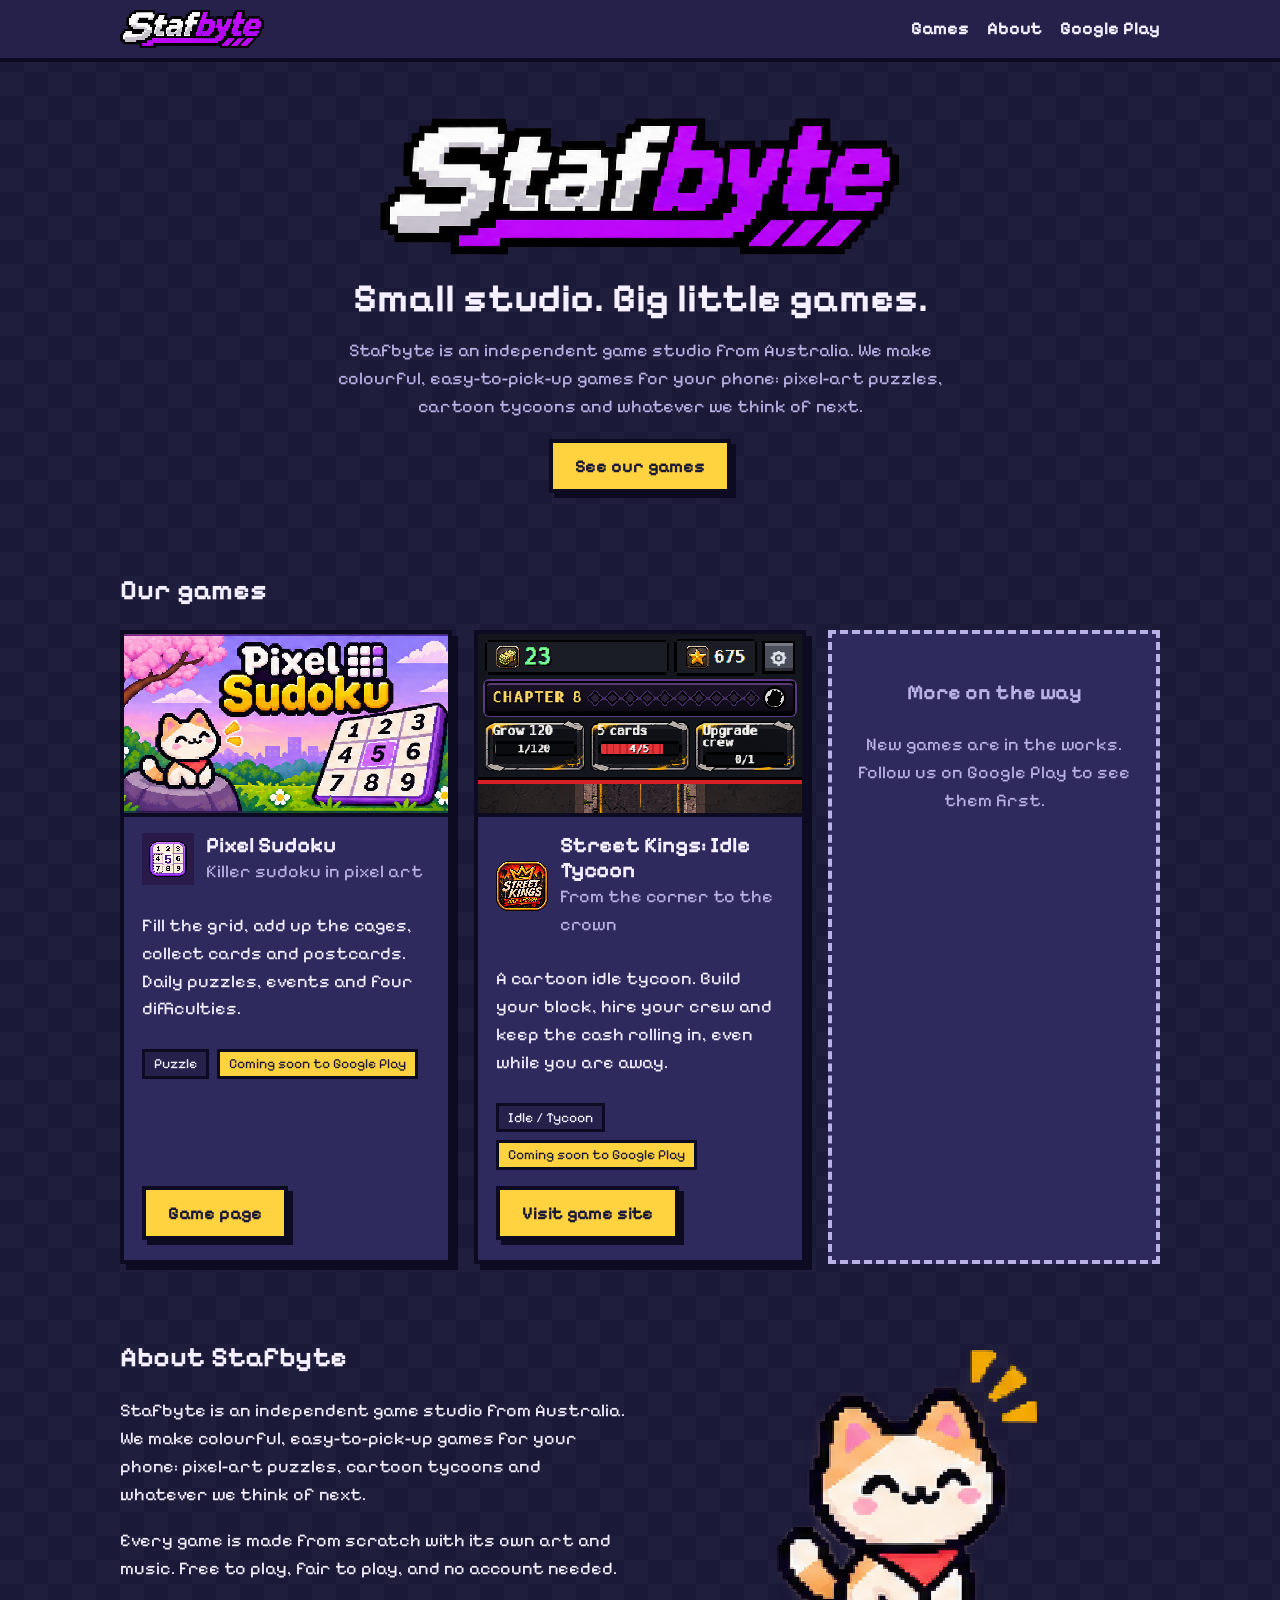
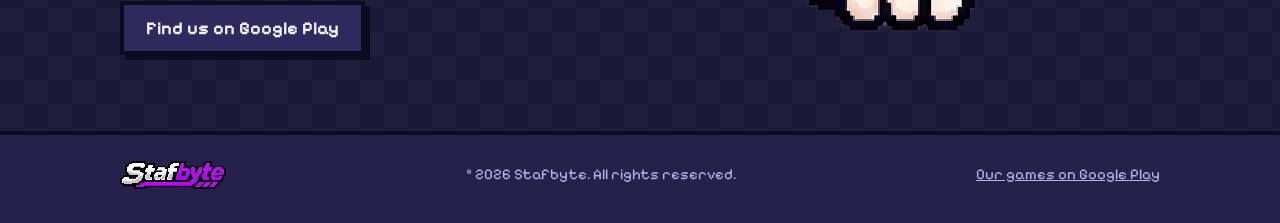
==== index.html @ a33275bd "Stafbyte site" ====
<!doctype html>
<html lang="en-AU">
<head>
<meta charset="utf-8">
<meta name="viewport" content="width=device-width, initial-scale=1">
<title>Stafbyte | Mobile games</title>
<meta name="description" content="Stafbyte is an independent game studio from Australia. We make colourful, easy-to-pick-up games for your phone: pixel-art puzzles, cartoon tycoons and whatever we think of next.">
<meta property="og:title" content="Stafbyte | Mobile games">
<meta property="og:description" content="Stafbyte is an independent game studio from Australia. We make colourful, easy-to-pick-up games for your phone: pixel-art puzzles, cartoon tycoons and whatever we think of next.">
<meta property="og:image" content="img/logo.png">
<meta name="theme-color" content="#1b1938">
<link rel="icon" href="img/favicon.png">
<link rel="stylesheet" href="style.css">
</head>
<body>
<header class="site"><div class="wrap">
  <a class="brand" href="index.html"><img src="img/logo.png" alt="Stafbyte"></a>
  <nav><a href="index.html#games">Games</a><a href="index.html#about">About</a><a href="https://play.google.com/store/apps/developer?id=Stafbyte" rel="noopener">Google Play</a></nav>
</div></header>
<main>
<div class="hero"><div class="wrap">
  <img class="logo" src="img/logo.png" alt="Stafbyte">
  <h1>Small studio. Big little games.</h1>
  <p>Stafbyte is an independent game studio from Australia. We make colourful, easy-to-pick-up games for your phone: pixel-art puzzles, cartoon tycoons and whatever we think of next.</p>
  <a class="btn" href="#games">See our games</a>
</div></div>
<section id="games"><div class="wrap">
  <h2>Our games</h2>
  <div class="grid">
<article class="game">
  <div class="art"><img src="img/pixel-sudoku-scene.png" alt="Pixel Sudoku"></div>
  <div class="body">
    <div class="title"><img src="img/pixel-sudoku-icon.png" alt=""><div><h3>Pixel Sudoku</h3><p class="tag">Killer sudoku in pixel art</p></div></div>
    <p>Fill the grid, add up the cages, collect cards and postcards. Daily puzzles, events and four difficulties.</p>
    <div class="meta"><span class="pill">Puzzle</span><span class="pill soon">Coming soon to Google Play</span></div>
    <div class="go"><a class="btn" href="pixel-sudoku/index.html">Game page</a></div>
  </div>
</article>
<article class="game">
  <div class="art"><img src="img/street-kings-shot.png" alt="Street Kings: Idle Tycoon"></div>
  <div class="body">
    <div class="title"><img src="img/street-kings-icon.png" alt=""><div><h3>Street Kings: Idle Tycoon</h3><p class="tag">From the corner to the crown</p></div></div>
    <p>A cartoon idle tycoon. Build your block, hire your crew and keep the cash rolling in, even while you are away.</p>
    <div class="meta"><span class="pill">Idle / Tycoon</span><span class="pill soon">Coming soon to Google Play</span></div>
    <div class="go"><a class="btn" href="https://streetkingsidle.github.io/" target="_blank" rel="noopener">Visit game site</a></div>
  </div>
</article>
    <div class="soonbox"><h3>More on the way</h3><p>New games are in the works. Follow us on Google Play to see them first.</p></div>
  </div>
</div></section>
<section id="about"><div class="wrap two">
  <div><h2>About Stafbyte</h2><p>Stafbyte is an independent game studio from Australia. We make colourful, easy-to-pick-up games for your phone: pixel-art puzzles, cartoon tycoons and whatever we think of next.</p><p>Every game is made from scratch with its own art and music. Free to play, fair to play, and no account needed.</p>
  <a class="btn alt" href="https://play.google.com/store/apps/developer?id=Stafbyte" rel="noopener">Find us on Google Play</a></div>
  <div style="text-align:center"><img src="img/mascot.png" alt="" style="width:min(260px,70%)"></div>
</div></section>
</main>
<footer class="site"><div class="wrap">
  <img src="img/logo.png" alt="Stafbyte">
  <div>&copy; 2026 Stafbyte. All rights reserved.</div>
  <div><a href="https://play.google.com/store/apps/developer?id=Stafbyte" rel="noopener">Our games on Google Play</a></div>
</div></footer>
</body>
</html>
---- style.css ----
@font-face { font-family: 'Pixelify Sans'; font-weight: 400; src: url(fonts/pixelify-sans-latin-400-normal.woff2) format('woff2'); font-display: swap; }
@font-face { font-family: 'Pixelify Sans'; font-weight: 700; src: url(fonts/pixelify-sans-latin-700-normal.woff2) format('woff2'); font-display: swap; }

:root {
  --bg: #1b1938; --bg2: #25214b; --card: #2f2a5e; --ink: #f4f0ff; --soft: #b9b2e6; --line: #0d0b22;
  --accent: #ffd23f; --accent2: #8a5cf6; --link: #9fe7ff;
  --font: 'Pixelify Sans', ui-monospace, 'Courier New', monospace;
}
* { box-sizing: border-box; }
html { scroll-behavior: smooth; }
body { margin: 0; background: var(--bg); color: var(--ink); font: 18px/1.55 var(--font);
  background-image: linear-gradient(45deg, rgba(255,255,255,.025) 25%, transparent 25%, transparent 75%, rgba(255,255,255,.025) 75%), linear-gradient(45deg, rgba(255,255,255,.025) 25%, transparent 25%, transparent 75%, rgba(255,255,255,.025) 75%);
  background-size: 48px 48px; background-position: 0 0, 24px 24px; }
img { image-rendering: pixelated; max-width: 100%; height: auto; }
a { color: var(--link); }
.wrap { width: min(1040px, 100% - 32px); margin: 0 auto; }

header.site { position: sticky; top: 0; z-index: 10; background: var(--bg2); border-bottom: 4px solid var(--line); }
header.site .wrap { display: flex; align-items: center; justify-content: space-between; gap: 16px; padding: 10px 0; }
header.site .brand img { height: 38px; width: auto; display: block; }
header.site nav { display: flex; gap: 18px; flex-wrap: wrap; }
header.site nav a { color: var(--ink); text-decoration: none; font-weight: 700; }
header.site nav a:hover { color: var(--accent); }

.hero { padding: 56px 0 40px; text-align: center; }
.hero .logo { width: min(520px, 86%); margin: 0 auto 8px; display: block; }
.hero h1 { font-size: clamp(26px, 5vw, 40px); margin: 12px 0 8px; }
.hero p { max-width: 640px; margin: 0 auto 18px; color: var(--soft); }

.btn { display: inline-block; padding: 12px 22px; font: 700 18px var(--font); color: #1b1938; background: var(--accent); border: 4px solid var(--line); box-shadow: 5px 5px 0 var(--line); text-decoration: none; cursor: pointer; }
.btn:hover { transform: translate(-1px, -1px); box-shadow: 6px 6px 0 var(--line); }
.btn:active { transform: translate(4px, 4px); box-shadow: 1px 1px 0 var(--line); }
.btn.alt { background: var(--card); color: var(--ink); }
.btn[aria-disabled=true] { opacity: .6; pointer-events: none; }

section { padding: 36px 0; }
h2 { font-size: 28px; margin: 0 0 18px; }
.grid { display: grid; gap: 22px; grid-template-columns: repeat(auto-fill, minmax(300px, 1fr)); }
.game { background: var(--card); border: 4px solid var(--line); box-shadow: 6px 6px 0 var(--line); display: flex; flex-direction: column; overflow: hidden; }
.game .art { background: var(--bg2); aspect-ratio: 16/9; display: grid; place-items: center; overflow: hidden; border-bottom: 4px solid var(--line); }
.game .art img { height: 100%; width: 100%; object-fit: cover; }
.game .body { padding: 16px 18px 20px; display: flex; flex-direction: column; gap: 8px; flex: 1; }
.game .title { display: flex; gap: 12px; align-items: center; }
.game .title img { width: 52px; height: 52px; object-fit: contain; flex: none; }
.game h3 { margin: 0; font-size: 22px; line-height: 1.15; }
.game .tag { color: var(--soft); margin: 0; }
.game .meta { display: flex; gap: 8px; flex-wrap: wrap; font-size: 14px; }
.pill { background: var(--bg2); border: 3px solid var(--line); padding: 1px 9px; }
.pill.soon { background: var(--accent); color: #1b1938; }
.game .go { margin-top: auto; padding-top: 8px; }
.soonbox { background: var(--card); border: 4px dashed var(--soft); padding: 22px; text-align: center; color: var(--soft); }

.two { display: grid; gap: 28px; grid-template-columns: 1fr 1fr; align-items: center; }
@media (max-width: 760px) { .two { grid-template-columns: 1fr; } header.site .wrap { flex-direction: column; } }
.feat { display: grid; gap: 16px; grid-template-columns: repeat(auto-fill, minmax(260px, 1fr)); }
.feat div { background: var(--card); border: 4px solid var(--line); box-shadow: 4px 4px 0 var(--line); padding: 14px 16px; }
.feat h3 { margin: 0 0 4px; font-size: 19px; color: var(--accent); }
.feat p { margin: 0; color: var(--soft); font-size: 16px; }
.shots { display: flex; gap: 14px; justify-content: center; flex-wrap: wrap; }
.shots img { width: 150px; border: 4px solid var(--line); box-shadow: 4px 4px 0 var(--line); background: var(--bg2); }
.page-hero { padding: 40px 0 10px; display: flex; gap: 22px; align-items: center; flex-wrap: wrap; }
.page-hero img.icon { width: 110px; height: 110px; object-fit: contain; border: 4px solid var(--line); background: var(--bg2); box-shadow: 5px 5px 0 var(--line); }
.page-hero h1 { margin: 0; font-size: clamp(26px, 5vw, 38px); }
.page-hero p { margin: 4px 0 0; color: var(--soft); }
.heroimg { width: 100%; border: 4px solid var(--line); box-shadow: 6px 6px 0 var(--line); }

.doc { max-width: 760px; padding: 30px 0 60px; }
.doc h1 { font-size: 32px; }
.doc h2 { font-size: 21px; margin: 28px 0 6px; color: var(--accent); }
.doc p, .doc li { color: var(--ink); font-size: 17px; }
.doc a { word-break: break-word; }
.crumbs { padding-top: 22px; font-size: 15px; color: var(--soft); }
.crumbs a { color: var(--soft); }

footer.site { margin-top: 40px; background: var(--bg2); border-top: 4px solid var(--line); padding: 26px 0 34px; color: var(--soft); font-size: 15px; }
footer.site .wrap { display: flex; gap: 20px; justify-content: space-between; flex-wrap: wrap; align-items: center; }
footer.site a { color: var(--soft); }
footer.site img { height: 28px; width: auto; display: block; }
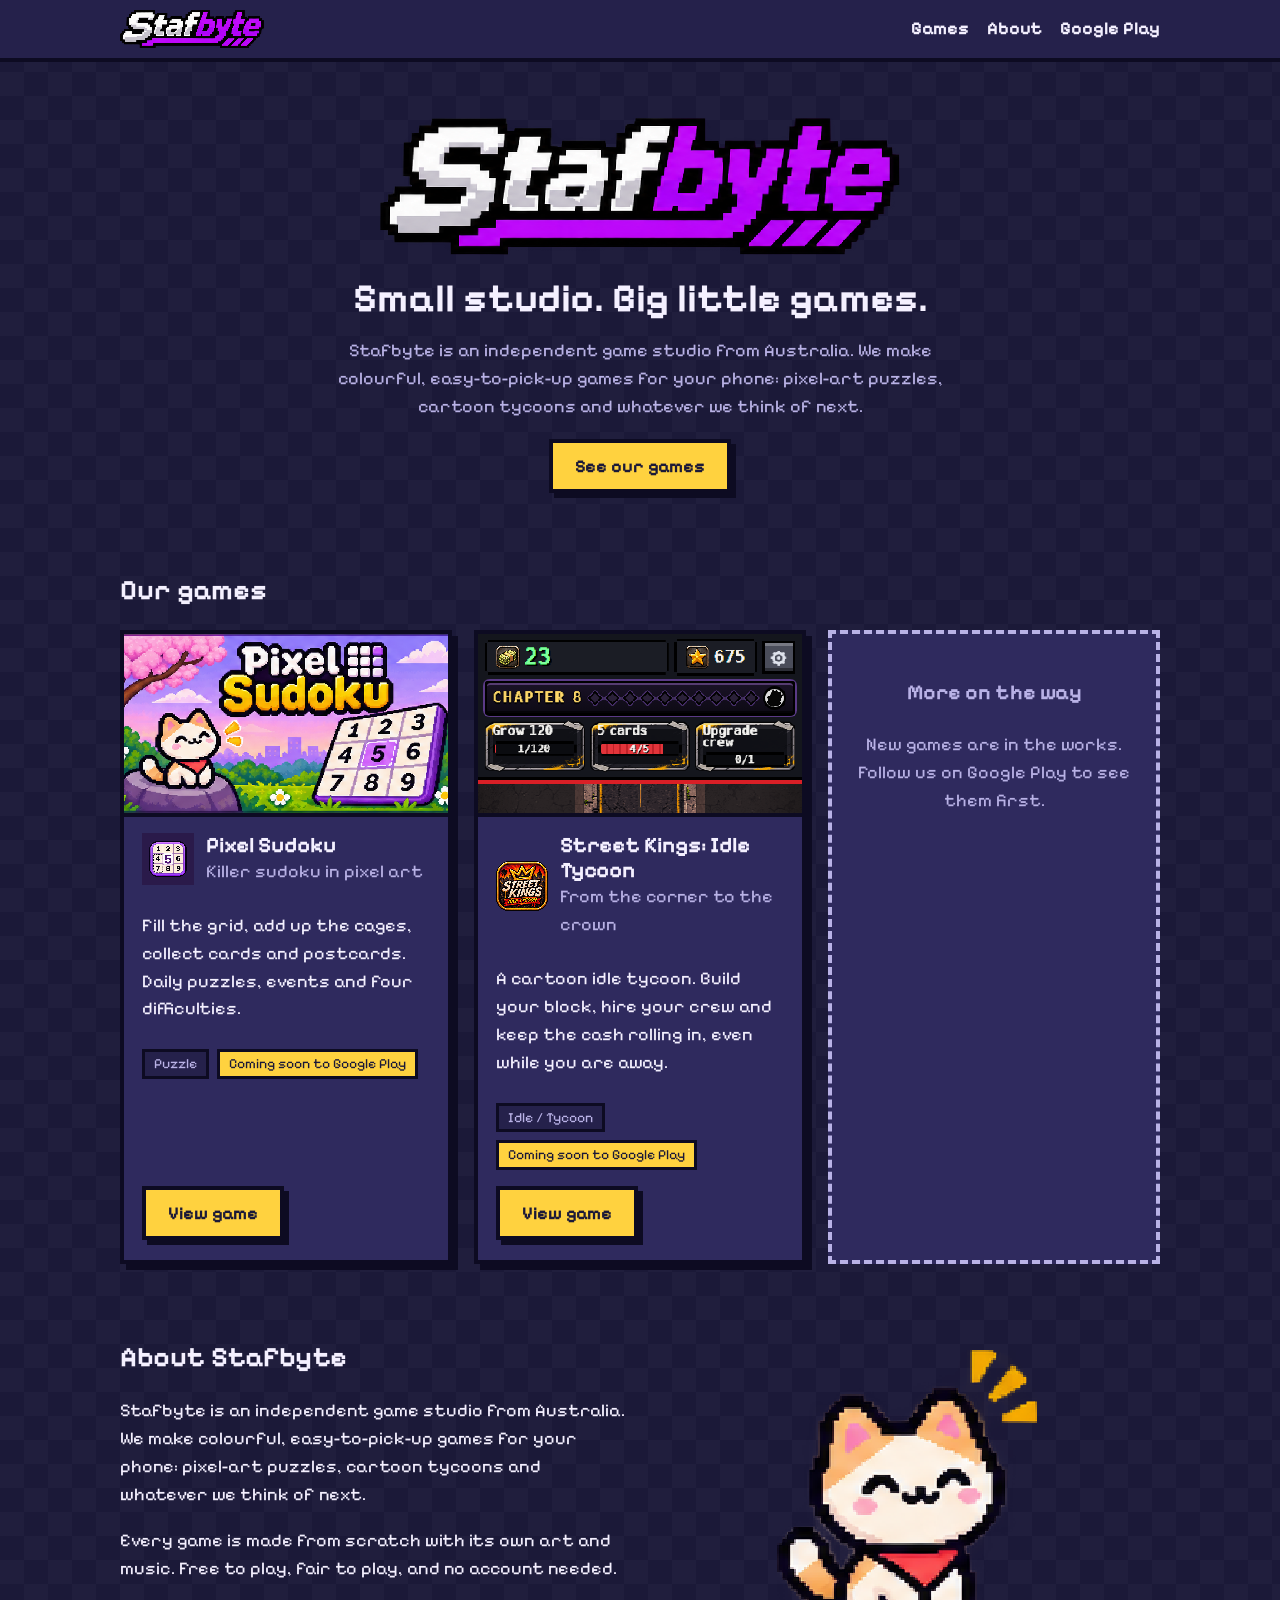
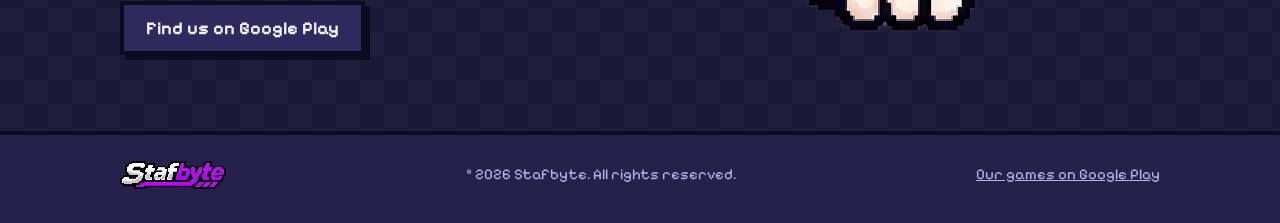
==== commit 1d93eaba: "Game pages at /pixelsudoku and /streetkingsidle, Street Kings privacy/support/testers pages, support" ====
--- a/index.html
+++ b/index.html
@@ -33,7 +33,7 @@
     <div class="title"><img src="img/pixel-sudoku-icon.png" alt=""><div><h3>Pixel Sudoku</h3><p class="tag">Killer sudoku in pixel art</p></div></div>
     <p>Fill the grid, add up the cages, collect cards and postcards. Daily puzzles, events and four difficulties.</p>
     <div class="meta"><span class="pill">Puzzle</span><span class="pill soon">Coming soon to Google Play</span></div>
-    <div class="go"><a class="btn" href="pixel-sudoku/index.html">Game page</a></div>
+    <div class="go"><a class="btn" href="pixelsudoku/index.html">View game</a></div>
   </div>
 </article>
 <article class="game">
@@ -42,7 +42,7 @@
     <div class="title"><img src="img/street-kings-icon.png" alt=""><div><h3>Street Kings: Idle Tycoon</h3><p class="tag">From the corner to the crown</p></div></div>
     <p>A cartoon idle tycoon. Build your block, hire your crew and keep the cash rolling in, even while you are away.</p>
     <div class="meta"><span class="pill">Idle / Tycoon</span><span class="pill soon">Coming soon to Google Play</span></div>
-    <div class="go"><a class="btn" href="https://streetkingsidle.github.io/" target="_blank" rel="noopener">Visit game site</a></div>
+    <div class="go"><a class="btn" href="streetkingsidle/index.html">View game</a></div>
   </div>
 </article>
     <div class="soonbox"><h3>More on the way</h3><p>New games are in the works. Follow us on Google Play to see them first.</p></div>
--- a/style.css
+++ b/style.css
@@ -76,3 +76,16 @@
 footer.site .wrap { display: flex; gap: 20px; justify-content: space-between; flex-wrap: wrap; align-items: center; }
 footer.site a { color: var(--soft); }
 footer.site img { height: 28px; width: auto; display: block; }
+
+/* Street Kings pages (kept as plain HTML) */
+.meta { color: var(--soft); font-size: 15px; }
+.doc ol.steps { padding-left: 22px; } .doc ol.steps li { margin: 10px 0; }
+.cta { display: flex; gap: 12px; flex-wrap: wrap; margin: 20px 0; }
+.btn.ghost { background: var(--card); color: var(--ink); }
+.badge { color: var(--soft); font-size: 15px; }
+details { background: var(--card); border: 3px solid var(--line); margin: 10px 0; padding: 8px 14px; }
+summary { cursor: pointer; font-weight: 700; }
+details p { margin: 8px 0 4px; color: var(--soft); }
+.shots.banners img { width: 220px; }
+.heroimg { width: auto; max-width: 100%; max-height: 440px; display: block; margin: 0 auto; object-fit: contain; }
+.two > div:last-child { text-align: center; }
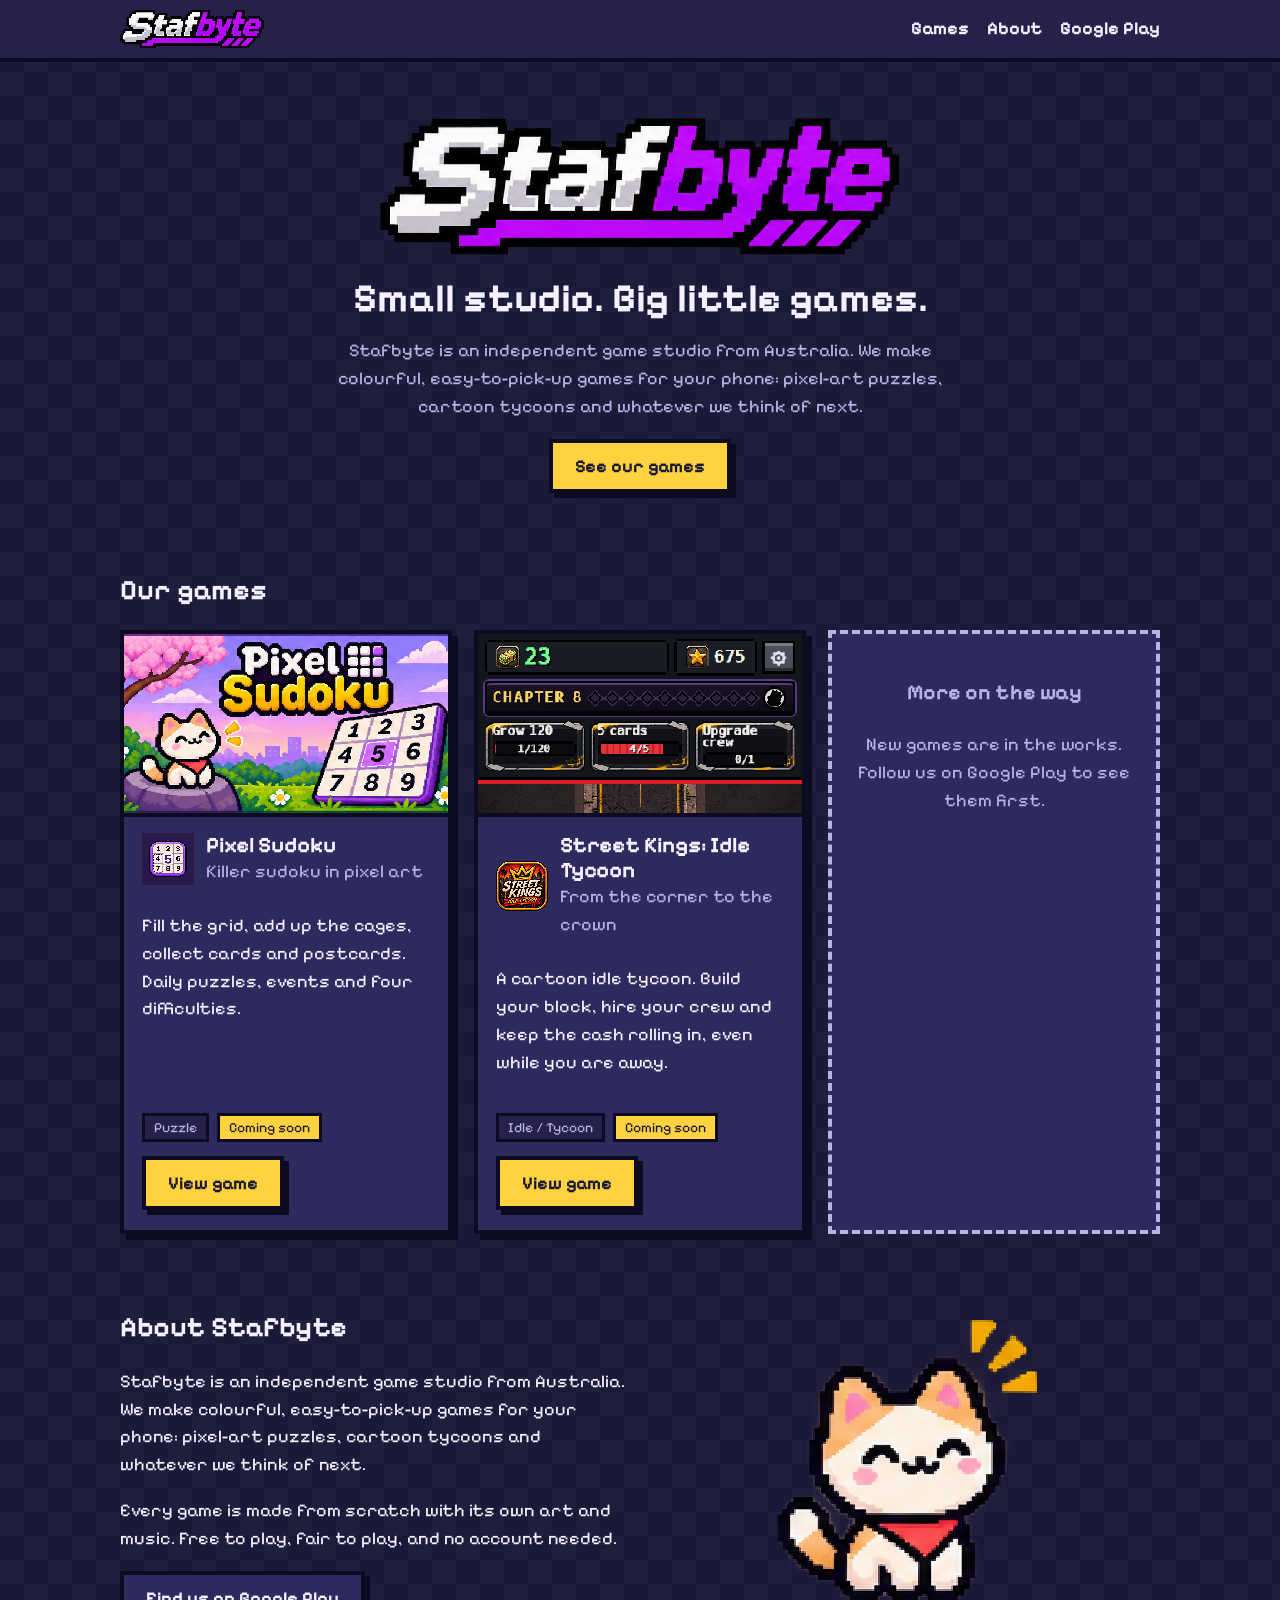
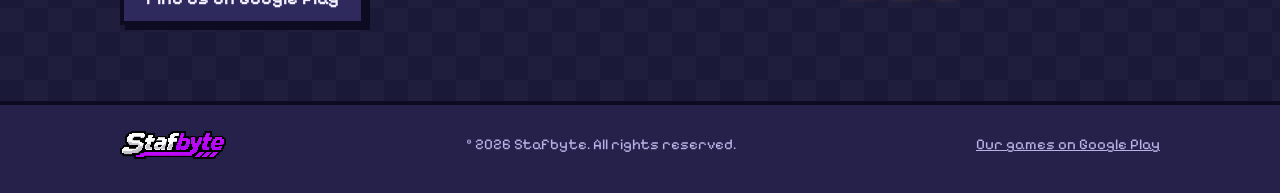
==== commit e3996735: "Align card tags and buttons to the bottom Co-Authored-By: Claude Sonnet 5.5 <noreply@anthropic.com>" ====
--- a/index.html
+++ b/index.html
@@ -32,8 +32,10 @@
   <div class="body">
     <div class="title"><img src="img/pixel-sudoku-icon.png" alt=""><div><h3>Pixel Sudoku</h3><p class="tag">Killer sudoku in pixel art</p></div></div>
     <p>Fill the grid, add up the cages, collect cards and postcards. Daily puzzles, events and four difficulties.</p>
-    <div class="meta"><span class="pill">Puzzle</span><span class="pill soon">Coming soon to Google Play</span></div>
-    <div class="go"><a class="btn" href="pixelsudoku/index.html">View game</a></div>
+    <div class="foot">
+      <div class="meta"><span class="pill">Puzzle</span><span class="pill soon">Coming soon</span></div>
+      <div class="go"><a class="btn" href="pixelsudoku/index.html">View game</a></div>
+    </div>
   </div>
 </article>
 <article class="game">
@@ -41,8 +43,10 @@
   <div class="body">
     <div class="title"><img src="img/street-kings-icon.png" alt=""><div><h3>Street Kings: Idle Tycoon</h3><p class="tag">From the corner to the crown</p></div></div>
     <p>A cartoon idle tycoon. Build your block, hire your crew and keep the cash rolling in, even while you are away.</p>
-    <div class="meta"><span class="pill">Idle / Tycoon</span><span class="pill soon">Coming soon to Google Play</span></div>
-    <div class="go"><a class="btn" href="streetkingsidle/index.html">View game</a></div>
+    <div class="foot">
+      <div class="meta"><span class="pill">Idle / Tycoon</span><span class="pill soon">Coming soon</span></div>
+      <div class="go"><a class="btn" href="streetkingsidle/index.html">View game</a></div>
+    </div>
   </div>
 </article>
     <div class="soonbox"><h3>More on the way</h3><p>New games are in the works. Follow us on Google Play to see them first.</p></div>
--- a/style.css
+++ b/style.css
@@ -89,3 +89,8 @@
 .shots.banners img { width: 220px; }
 .heroimg { width: auto; max-width: 100%; max-height: 440px; display: block; margin: 0 auto; object-fit: contain; }
 .two > div:last-child { text-align: center; }
+.shots { align-items: flex-start; }
+.shots img { height: auto; align-self: flex-start; }
+.game .foot { margin-top: auto; display: flex; flex-direction: column; gap: 14px; padding-top: 10px; }
+.game .meta { flex-wrap: nowrap; }
+.game .go { margin-top: 0; padding-top: 0; }
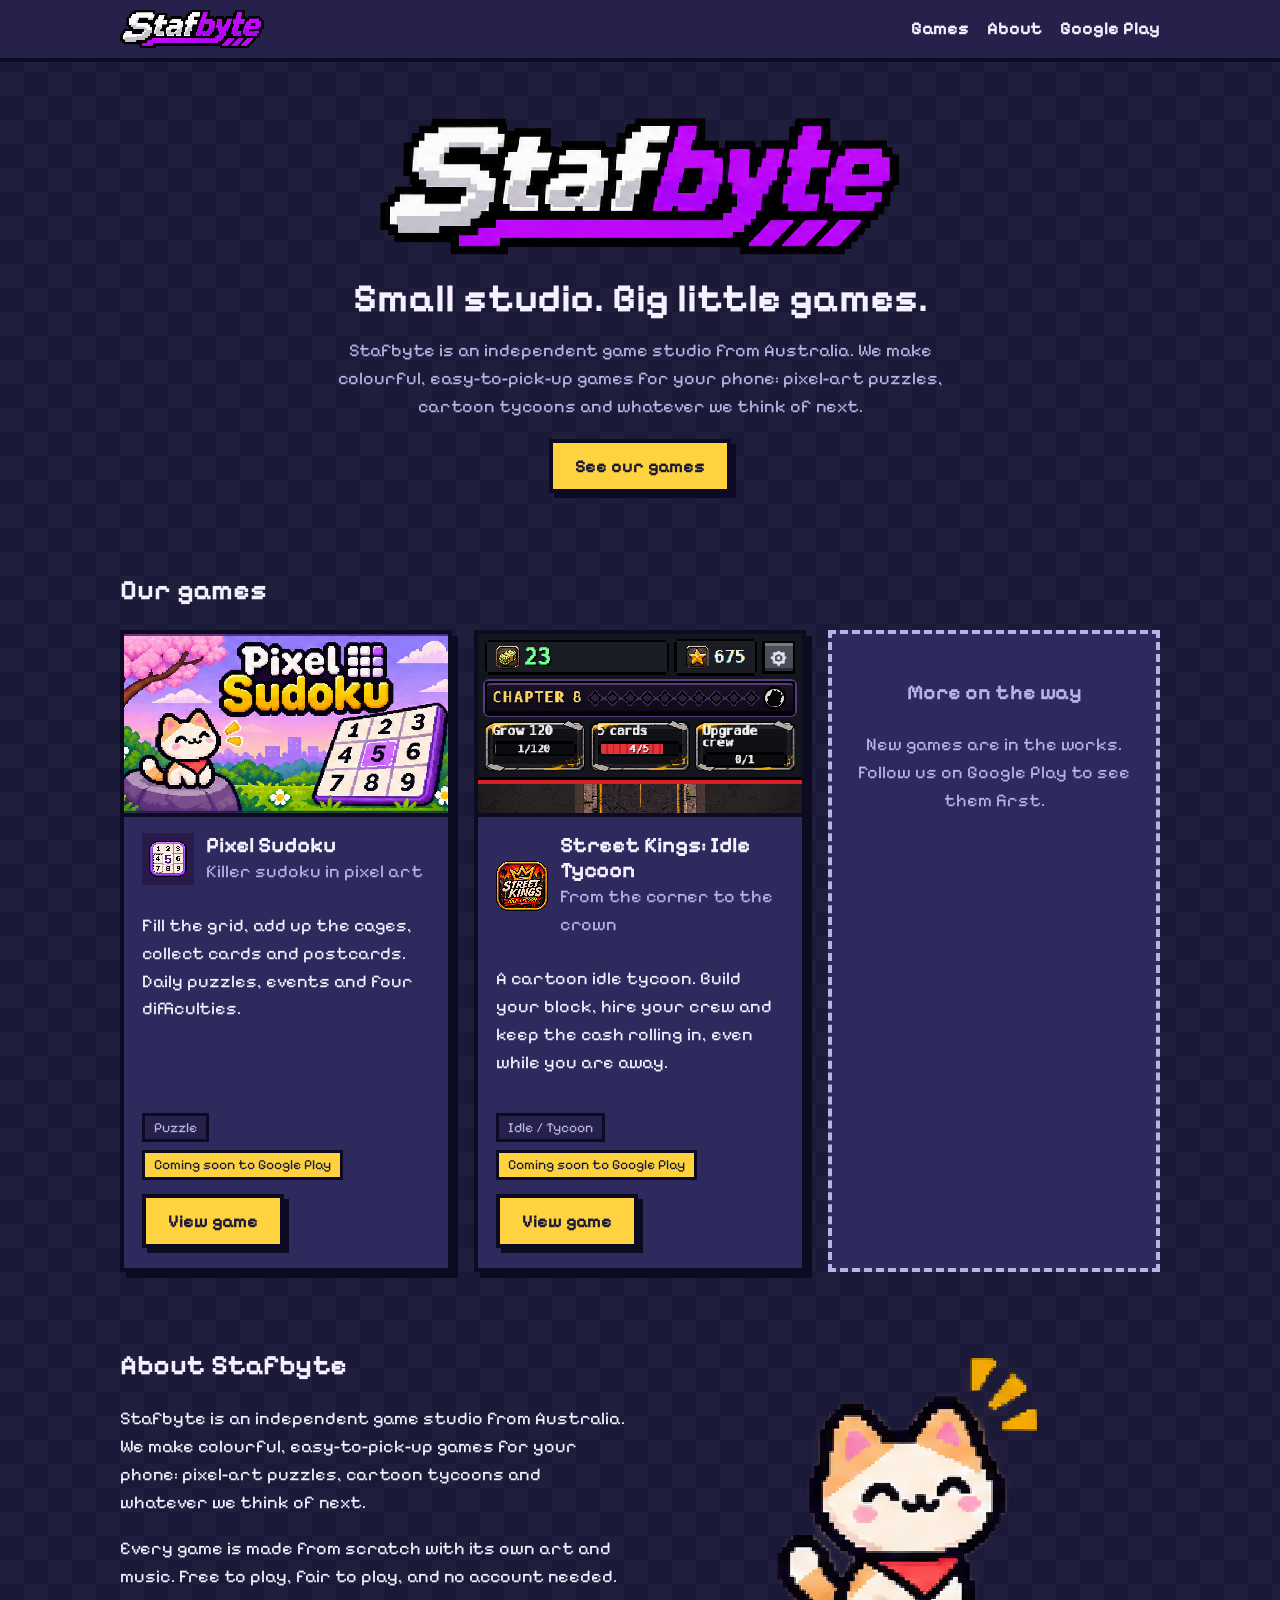
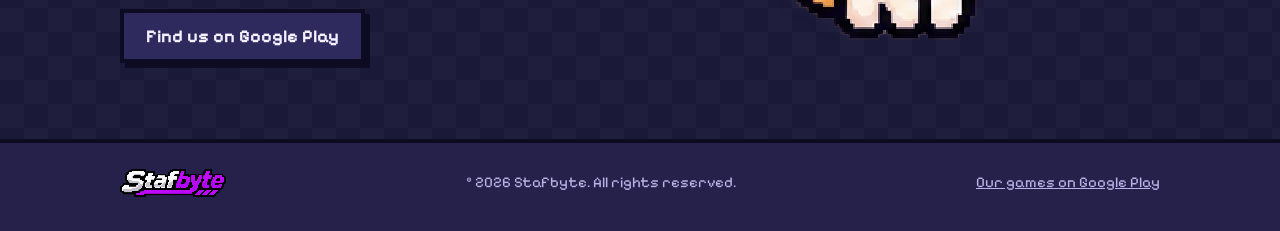
==== commit 190e5252: "Stack card tags the same on both cards Co-Authored-By: Claude Sonnet 5.5 <noreply@anthropic.com>" ====
--- a/index.html
+++ b/index.html
@@ -33,7 +33,7 @@
     <div class="title"><img src="img/pixel-sudoku-icon.png" alt=""><div><h3>Pixel Sudoku</h3><p class="tag">Killer sudoku in pixel art</p></div></div>
     <p>Fill the grid, add up the cages, collect cards and postcards. Daily puzzles, events and four difficulties.</p>
     <div class="foot">
-      <div class="meta"><span class="pill">Puzzle</span><span class="pill soon">Coming soon</span></div>
+      <div class="meta"><span class="pill">Puzzle</span><span class="pill soon">Coming soon to Google Play</span></div>
       <div class="go"><a class="btn" href="pixelsudoku/index.html">View game</a></div>
     </div>
   </div>
@@ -44,7 +44,7 @@
     <div class="title"><img src="img/street-kings-icon.png" alt=""><div><h3>Street Kings: Idle Tycoon</h3><p class="tag">From the corner to the crown</p></div></div>
     <p>A cartoon idle tycoon. Build your block, hire your crew and keep the cash rolling in, even while you are away.</p>
     <div class="foot">
-      <div class="meta"><span class="pill">Idle / Tycoon</span><span class="pill soon">Coming soon</span></div>
+      <div class="meta"><span class="pill">Idle / Tycoon</span><span class="pill soon">Coming soon to Google Play</span></div>
       <div class="go"><a class="btn" href="streetkingsidle/index.html">View game</a></div>
     </div>
   </div>
--- a/style.css
+++ b/style.css
@@ -94,3 +94,4 @@
 .game .foot { margin-top: auto; display: flex; flex-direction: column; gap: 14px; padding-top: 10px; }
 .game .meta { flex-wrap: nowrap; }
 .game .go { margin-top: 0; padding-top: 0; }
+.game .meta { flex-direction: column; align-items: flex-start; flex-wrap: wrap; gap: 8px; }
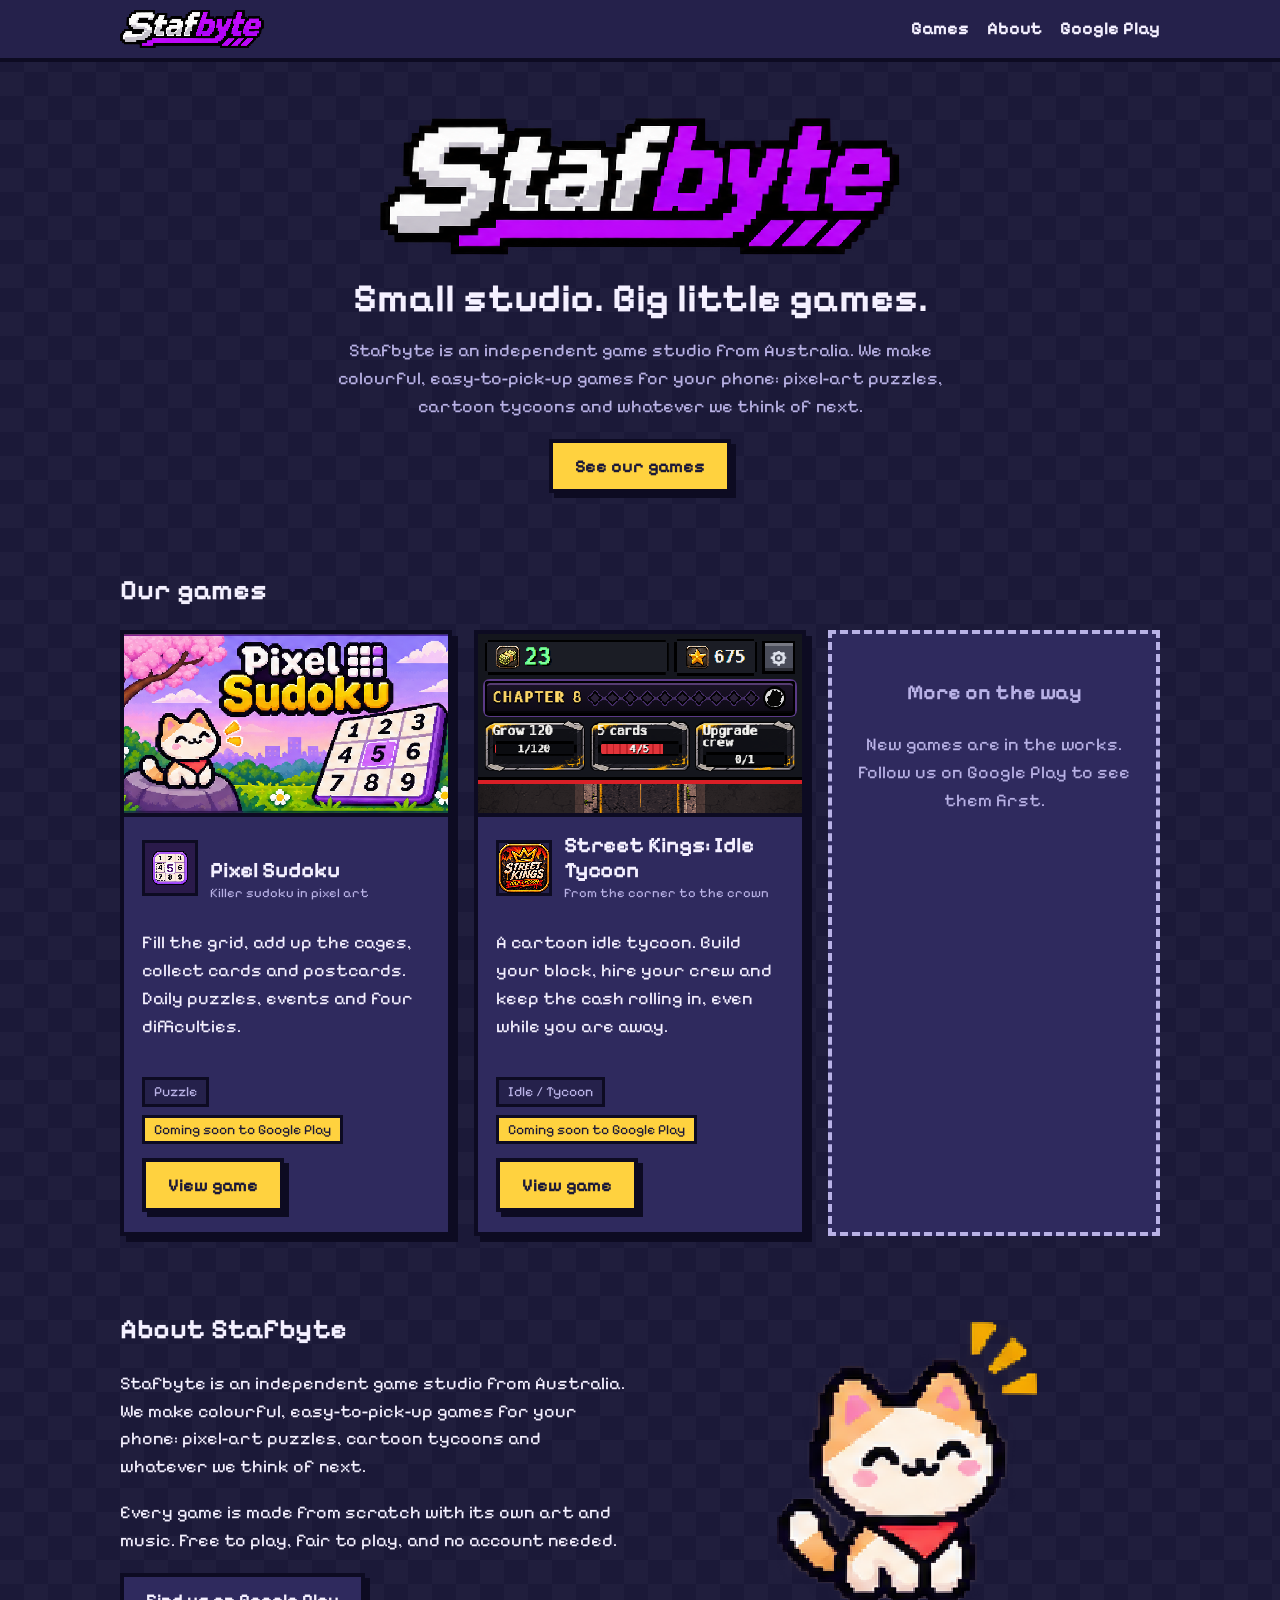
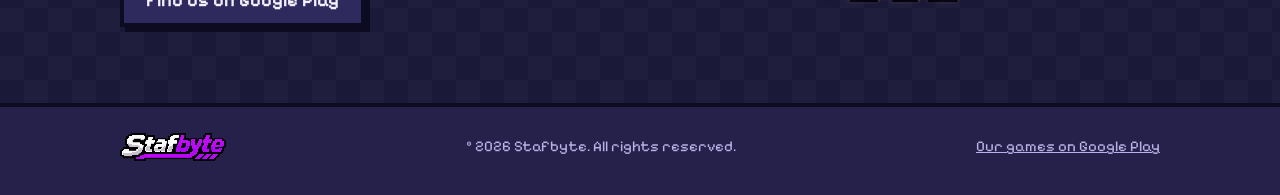
==== commit c5248991: "Card header: same icon frame, one-line taglines, aligned blurbs Co-Authored-By: Claude Sonnet 5.5 <n" ====
--- a/index.html
+++ b/index.html
@@ -10,7 +10,7 @@
 <meta property="og:image" content="img/logo.png">
 <meta name="theme-color" content="#1b1938">
 <link rel="icon" href="img/favicon.png">
-<link rel="stylesheet" href="style.css">
+<link rel="stylesheet" href="style.css?v=1794635721">
 </head>
 <body>
 <header class="site"><div class="wrap">
--- a/style.css
+++ b/style.css
@@ -95,3 +95,8 @@
 .game .meta { flex-wrap: nowrap; }
 .game .go { margin-top: 0; padding-top: 0; }
 .game .meta { flex-direction: column; align-items: flex-start; flex-wrap: wrap; gap: 8px; }
+/* card header: identical icon frames, one-line taglines, blurbs always level */
+.game .title img { width: 56px; height: 56px; object-fit: cover; border: 3px solid var(--line); background: var(--bg2); }
+.game h3 { min-height: 2.3em; display: flex; align-items: flex-end; }
+.game .tag { font-size: 13px; white-space: nowrap; }
+.game .title > div { min-width: 0; }
